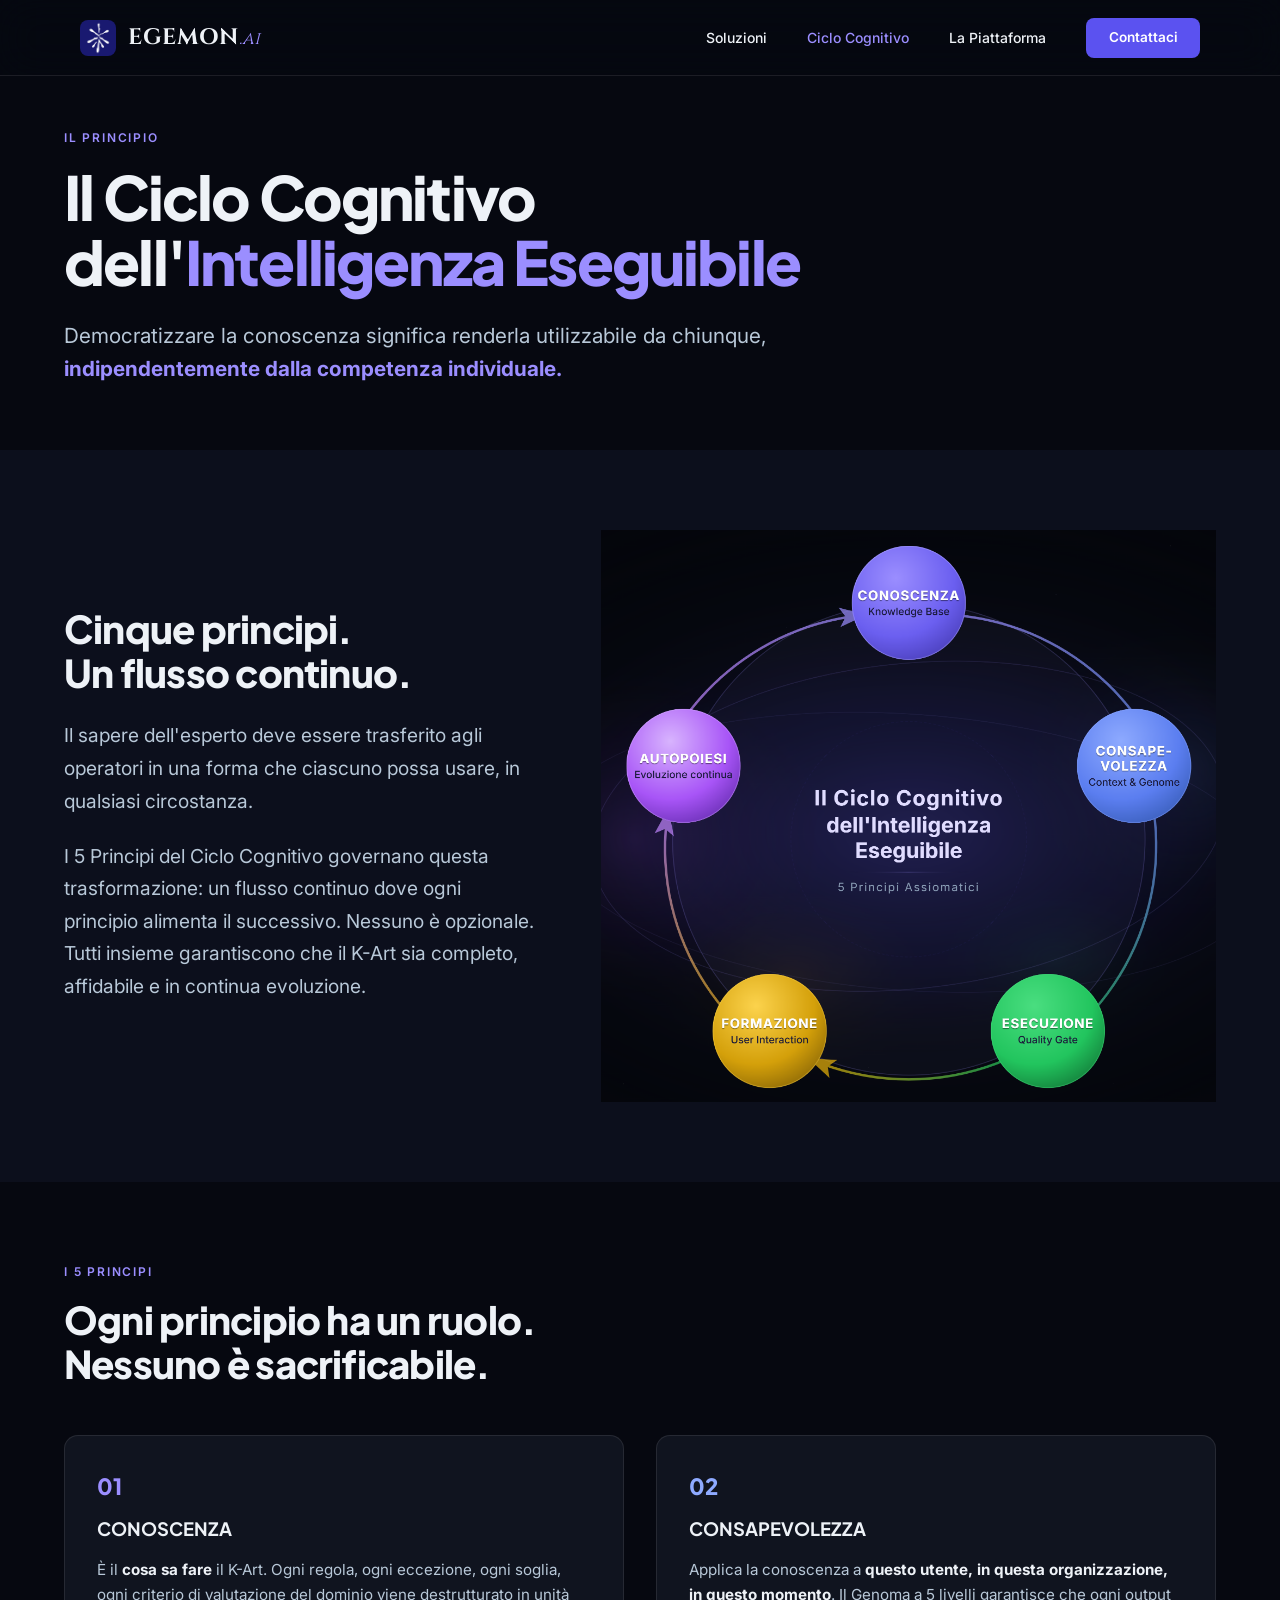
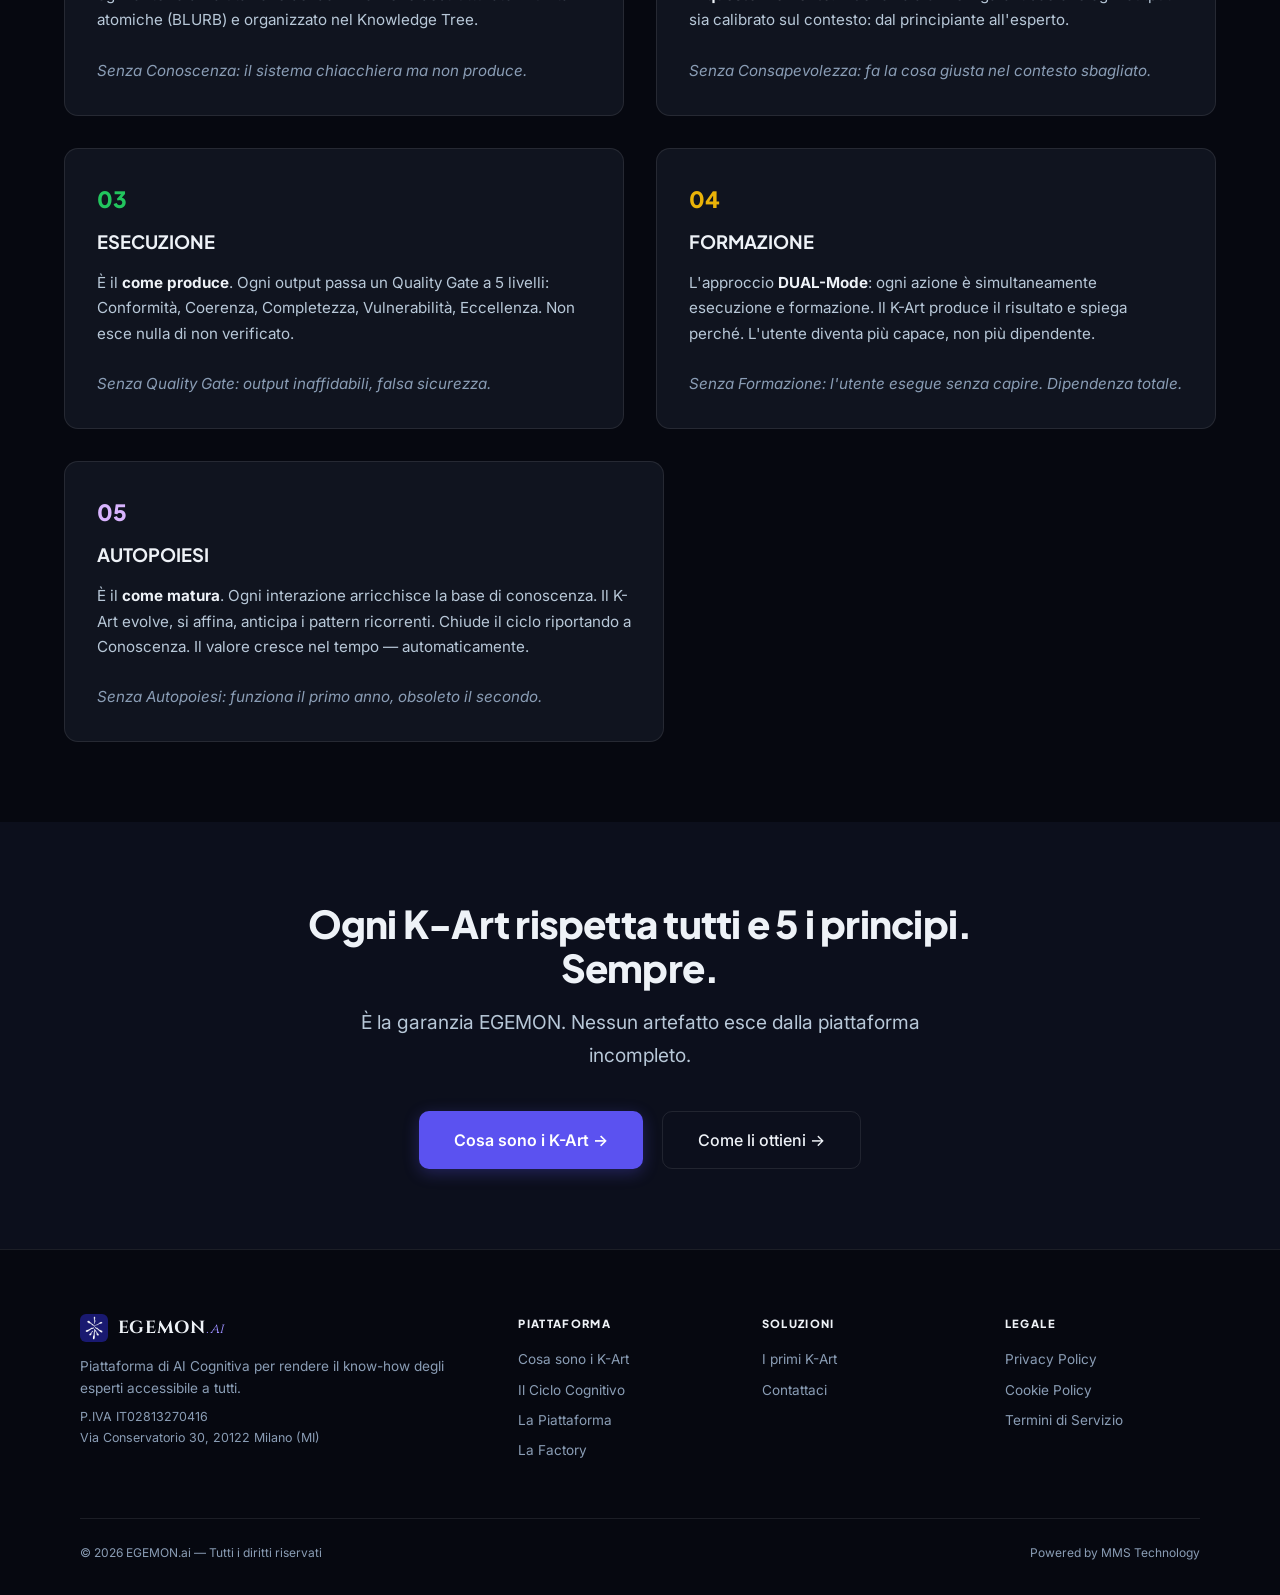
==== ciclo-cognitivo.html @ de5f3121 "feat: sessione 18 — nuova vision sito EGEMON - Hero riscritta: "EGEMON, la piattaforma di AI Cogniti" ====
<!DOCTYPE html>
<html lang="it">
<head>
  <meta charset="UTF-8">
  <meta name="viewport" content="width=device-width, initial-scale=1.0">
  <title>EGEMON — Il Ciclo Cognitivo dell'Intelligenza Eseguibile</title>
  <link rel="preconnect" href="https://fonts.googleapis.com">
  <link rel="preconnect" href="https://fonts.gstatic.com" crossorigin>
  <link href="https://fonts.googleapis.com/css2?family=Inter:wght@300;400;500;600;700&family=Plus+Jakarta+Sans:wght@500;600;700;800;900&family=Cinzel:wght@400;500;600;700;800;900&display=swap" rel="stylesheet">
  <style>
    *, *::before, *::after { box-sizing: border-box; margin: 0; padding: 0; }

    :root {
      --bg: #060810;
      --bg2: #0c0f1c;
      --surface: #10141f;
      --border: rgba(255,255,255,0.09);
      --accent: #5b52f0;
      --accent2: #9b8eff;
      --green: #22c55e;
      --gold: #eab308;
      --text: #eef2f7;
      --soft: #b8c8d8;
      --muted: #8a9db5;
    }

    html { scroll-behavior: smooth; }

    body {
      font-family: 'Inter', sans-serif;
      background: var(--bg);
      color: var(--text);
      overflow-x: hidden;
      line-height: 1.65;
      -webkit-font-smoothing: antialiased;
    }

    /* NAV */
    nav {
      position: fixed; top: 0; left: 0; right: 0; z-index: 100;
      display: flex; align-items: center; justify-content: space-between;
      padding: 1.1rem 5rem;
      background: rgba(6,8,16,0.88);
      backdrop-filter: blur(20px);
      border-bottom: 1px solid var(--border);
    }
    .nav-logo { display: flex; align-items: center; gap: 0.75rem; }
    .nav-logo-icon { width: 36px; height: 36px; border-radius: 8px; object-fit: contain; }
    .nav-logo-text {
      font-family: 'Cinzel', serif; font-size: 1.4rem; font-weight: 700;
      letter-spacing: 0.04em; color: var(--text); text-transform: uppercase;
    }
    .nav-logo-text span { color: var(--accent2); font-style: italic; font-weight: 400; letter-spacing: -0.02em; text-transform: lowercase; font-size: 0.8em; }
    .nav-links { display: flex; gap: 2.5rem; align-items: center; }
    .nav-links a { color: var(--text); text-decoration: none; font-size: 0.875rem; font-weight: 500; transition: color .2s; }
    .nav-links a:hover { color: var(--accent2); }
    .nav-links a.active { color: var(--accent2); }
    .nav-cta {
      background: var(--accent) !important; color: #fff !important;
      padding: 0.55rem 1.4rem; border-radius: 8px; font-weight: 600 !important;
      font-size: 0.85rem !important; transition: background .2s !important;
    }
    .nav-cta:hover { background: #6b63f5 !important; }

    .container { max-width: 1300px; margin: 0 auto; padding: 0 4rem; position: relative; z-index: 1; }

    .s-label {
      font-size: 0.75rem; font-weight: 600; letter-spacing: 0.15em;
      text-transform: uppercase; color: var(--accent2); margin-bottom: 1rem;
    }
    .s-title {
      font-family: 'Plus Jakarta Sans', sans-serif;
      font-size: 2.4rem; font-weight: 800; line-height: 1.15;
      letter-spacing: -0.02em; margin-bottom: 1.5rem; color: var(--text);
    }
    .s-desc {
      font-size: 1.2rem; color: var(--soft); line-height: 1.7;
      margin-bottom: 1.4rem; max-width: 100%;
    }

    /* HERO — page hero, compact */
    .page-hero {
      padding-top: 8rem; padding-bottom: 4rem;
      background: var(--bg);
      position: relative; overflow: hidden;
    }
    .page-hero-title {
      font-family: 'Plus Jakarta Sans', sans-serif;
      font-size: clamp(2.4rem, 5vw, 3.8rem);
      font-weight: 900; line-height: 1.08; letter-spacing: -0.03em;
      margin-bottom: 1.5rem; color: var(--text);
    }
    .page-hero-title em {
      font-style: normal;
      color: var(--accent2);
    }
    .page-hero-sub {
      font-size: 1.3rem; color: var(--soft); line-height: 1.6;
      max-width: 800px;
    }

    /* Ciclo image section */
    .ciclo-section {
      padding: 5rem 0;
      background: var(--bg2);
    }
    .ciclo-grid {
      display: grid;
      grid-template-columns: 1fr 1.3fr;
      gap: 4rem;
      align-items: center;
    }
    .ciclo-img {
      width: 100%;
      max-width: 620px;
      height: auto;
      display: block;
      mix-blend-mode: lighten;
    }
    .ciclo-image {
      display: flex;
      justify-content: center;
      align-items: center;
    }

    /* Principi cards */
    .principi-section {
      padding: 5rem 0;
      background: var(--bg);
    }
    .principi-grid {
      display: grid;
      grid-template-columns: 1fr 1fr;
      gap: 2rem;
      margin-top: 3rem;
    }
    .principio-card {
      background: var(--surface);
      border: 1px solid var(--border);
      border-radius: 14px;
      padding: 2rem;
      transition: transform .2s, box-shadow .2s;
    }
    .principio-card:hover {
      transform: translateY(-5px);
      box-shadow: 0 8px 30px rgba(91,82,240,0.2);
      border-color: var(--accent);
    }
    .principio-num {
      font-family: 'Plus Jakarta Sans', sans-serif;
      font-size: 1.4rem; font-weight: 800; margin-bottom: 0.6rem;
    }
    .principio-title {
      font-family: 'Plus Jakarta Sans', sans-serif;
      font-size: 1.15rem; font-weight: 700; color: var(--text); margin-bottom: 0.8rem;
    }
    .principio-desc {
      font-size: 0.95rem; color: var(--soft); line-height: 1.65;
    }
    .principio-desc strong { color: var(--text); }

    /* CTA */
    .cta-section {
      padding: 5rem 0;
      background: var(--bg2);
      text-align: center;
    }
    .btn-primary {
      display: inline-flex; align-items: center; gap: 0.4rem;
      background: var(--accent); color: #fff; padding: 0.9rem 2.2rem;
      border-radius: 10px; font-weight: 600; font-size: 1rem;
      text-decoration: none; transition: all .2s;
      box-shadow: 0 4px 16px rgba(91,82,240,0.3);
    }
    .btn-primary:hover { background: #6b63f5; transform: translateY(-1px); }
    .btn-ghost {
      display: inline-flex; align-items: center; gap: 0.4rem;
      border: 1px solid var(--border); color: var(--text); padding: 0.9rem 2.2rem;
      border-radius: 10px; font-weight: 500; font-size: 1rem;
      text-decoration: none; transition: all .2s;
    }
    .btn-ghost:hover { border-color: var(--accent2); color: var(--text); }

    /* Reveal animation */
    .reveal {
      opacity: 0; transform: translateY(40px);
      transition: opacity 0.8s ease, transform 0.8s ease;
    }
    .reveal.visible { opacity: 1; transform: translateY(0); }

    /* FOOTER */
    .footer-logo-text {
      font-family: 'Cinzel', serif;
      font-size: 1.1rem; font-weight: 700;
      letter-spacing: 0.04em; color: var(--text);
      text-transform: uppercase;
    }
    .footer-logo-text span { color: var(--accent2); font-style: italic; font-weight: 400; text-transform: lowercase; font-size: 0.8em; }
    .footer-full {
      padding: 4rem 5rem 2rem;
      border-top: 1px solid var(--border);
      background: var(--bg);
    }
    .footer-grid {
      display: grid; grid-template-columns: 2fr 1fr 1fr 1fr;
      gap: 3rem; margin-bottom: 3rem;
    }
    .footer-brand p { font-size: 0.85rem; color: var(--muted); line-height: 1.65; margin-top: 0.75rem; }
    .footer-col-title {
      font-family: 'Plus Jakarta Sans', sans-serif;
      font-size: 0.7rem; font-weight: 800;
      letter-spacing: 0.12em; text-transform: uppercase;
      color: var(--text); margin-bottom: 1rem;
    }
    .footer-col a {
      display: block; font-size: 0.85rem; color: var(--muted);
      text-decoration: none; margin-bottom: 0.5rem; transition: color .2s;
    }
    .footer-col a:hover { color: var(--accent2); }
    .footer-bottom {
      display: flex; align-items: center; justify-content: space-between;
      padding-top: 1.5rem; border-top: 1px solid var(--border);
      font-size: 0.75rem; color: var(--muted);
      flex-wrap: wrap; gap: 0.5rem;
    }
  </style>
</head>
<body>

<!-- NAV -->
<nav>
  <a href="preview-new-hero.html" class="nav-logo" style="text-decoration:none;">
    <img src="assets/egemon-logo.png" alt="Egemon" class="nav-logo-icon">
    <div class="nav-logo-text">EGEMON<span>.ai</span></div>
  </a>
  <div class="nav-links">
    <a href="preview-new-hero.html#scenari">Soluzioni</a>
    <a href="ciclo-cognitivo.html" class="active">Ciclo Cognitivo</a>
    <a href="preview-new-hero.html#piattaforma">La Piattaforma</a>
    <a href="mailto:info@egemon.ai" class="nav-cta">Contattaci</a>
  </div>
</nav>

<!-- PAGE HERO -->
<section class="page-hero">
  <div class="container">
    <div class="s-label">Il Principio</div>
    <h1 class="page-hero-title">
      Il Ciclo Cognitivo<br>dell'<em>Intelligenza Eseguibile</em>
    </h1>
    <p class="page-hero-sub">
      Democratizzare la conoscenza significa renderla utilizzabile
      da chiunque, <strong style="color: var(--accent2);">indipendentemente dalla competenza individuale.</strong>
    </p>
  </div>
</section>

<!-- CICLO — Immagine + testo -->
<section class="ciclo-section">
  <div class="container">
    <div class="ciclo-grid">
      <div>
        <h2 class="s-title">Cinque principi.<br>Un flusso continuo.</h2>
        <p class="s-desc">
          Il sapere dell'esperto deve essere trasferito agli operatori
          in una forma che ciascuno possa usare, in qualsiasi circostanza.
        </p>
        <p class="s-desc">
          I 5 Principi del Ciclo Cognitivo governano questa trasformazione:
          un flusso continuo dove ogni principio alimenta il successivo.
          Nessuno &egrave; opzionale. Tutti insieme garantiscono che il K-Art
          sia completo, affidabile e in continua evoluzione.
        </p>
      </div>
      <div class="ciclo-image">
        <img src="assets/ciclo-cognitivo-intelligenza-eseguibile (9).png" alt="Il Ciclo Cognitivo dell'Intelligenza Eseguibile" class="ciclo-img">
      </div>
    </div>
  </div>
</section>

<!-- I 5 PRINCIPI — dettaglio -->
<section class="principi-section">
  <div class="container">
    <div class="s-label">I 5 Principi</div>
    <h2 class="s-title">Ogni principio ha un ruolo.<br>Nessuno &egrave; sacrificabile.</h2>

    <div class="principi-grid">
      <div class="principio-card">
        <div class="principio-num" style="color: var(--accent2);">01</div>
        <h3 class="principio-title">CONOSCENZA</h3>
        <p class="principio-desc">
          &Egrave; il <strong>cosa sa fare</strong> il K-Art. Ogni regola, ogni eccezione,
          ogni soglia, ogni criterio di valutazione del dominio viene destrutturato
          in unit&agrave; atomiche (BLURB) e organizzato nel Knowledge Tree.
          <br><br><em style="color: var(--muted);">Senza Conoscenza: il sistema chiacchiera ma non produce.</em>
        </p>
      </div>

      <div class="principio-card">
        <div class="principio-num" style="color: #8eaaff;">02</div>
        <h3 class="principio-title">CONSAPEVOLEZZA</h3>
        <p class="principio-desc">
          Applica la conoscenza a <strong>questo utente, in questa organizzazione,
          in questo momento</strong>. Il Genoma a 5 livelli garantisce che ogni output
          sia calibrato sul contesto: dal principiante all'esperto.
          <br><br><em style="color: var(--muted);">Senza Consapevolezza: fa la cosa giusta nel contesto sbagliato.</em>
        </p>
      </div>

      <div class="principio-card">
        <div class="principio-num" style="color: var(--green);">03</div>
        <h3 class="principio-title">ESECUZIONE</h3>
        <p class="principio-desc">
          &Egrave; il <strong>come produce</strong>. Ogni output passa un Quality Gate
          a 5 livelli: Conformit&agrave;, Coerenza, Completezza, Vulnerabilit&agrave;, Eccellenza.
          Non esce nulla di non verificato.
          <br><br><em style="color: var(--muted);">Senza Quality Gate: output inaffidabili, falsa sicurezza.</em>
        </p>
      </div>

      <div class="principio-card">
        <div class="principio-num" style="color: var(--gold);">04</div>
        <h3 class="principio-title">FORMAZIONE</h3>
        <p class="principio-desc">
          L'approccio <strong>DUAL-Mode</strong>: ogni azione &egrave; simultaneamente
          esecuzione e formazione. Il K-Art produce il risultato e spiega perch&eacute;.
          L'utente diventa pi&ugrave; capace, non pi&ugrave; dipendente.
          <br><br><em style="color: var(--muted);">Senza Formazione: l'utente esegue senza capire. Dipendenza totale.</em>
        </p>
      </div>

      <div class="principio-card" style="grid-column: 1 / -1; max-width: 600px;">
        <div class="principio-num" style="color: #d8b4fe;">05</div>
        <h3 class="principio-title">AUTOPOIESI</h3>
        <p class="principio-desc">
          &Egrave; il <strong>come matura</strong>. Ogni interazione arricchisce la base di conoscenza.
          Il K-Art evolve, si affina, anticipa i pattern ricorrenti.
          Chiude il ciclo riportando a Conoscenza. Il valore cresce nel tempo &mdash; automaticamente.
          <br><br><em style="color: var(--muted);">Senza Autopoiesi: funziona il primo anno, obsoleto il secondo.</em>
        </p>
      </div>
    </div>
  </div>
</section>

<!-- CTA -->
<section class="cta-section">
  <div class="container">
    <h2 class="s-title" style="margin-bottom: 1rem;">Ogni K-Art rispetta tutti e 5 i principi.<br>Sempre.</h2>
    <p class="s-desc" style="max-width:600px; margin: 0 auto 2.5rem; text-align:center;">
      &Egrave; la garanzia EGEMON. Nessun artefatto esce dalla piattaforma incompleto.
    </p>
    <div style="display:flex; gap:1.2rem; justify-content:center; flex-wrap:wrap;">
      <a href="preview-new-hero.html#kart" class="btn-primary">Cosa sono i K-Art &rarr;</a>
      <a href="preview-new-hero.html#factory" class="btn-ghost">Come li ottieni &rarr;</a>
    </div>
  </div>
</section>

<!-- FOOTER -->
<footer class="footer-full">
  <div class="footer-grid">
    <div class="footer-brand">
      <div style="display:flex; align-items:center; gap:0.6rem; margin-bottom:0.25rem;">
        <img src="assets/egemon-logo.png" alt="Egemon" style="width:28px; height:28px; border-radius:6px; object-fit:contain;" />
        <div class="footer-logo-text">EGEMON<span>.ai</span></div>
      </div>
      <p>Piattaforma di AI Cognitiva per rendere il know-how degli esperti accessibile a tutti.</p>
      <p style="margin-top:0.5rem; font-size:0.78rem;">P.IVA IT02813270416<br>Via Conservatorio 30, 20122 Milano (MI)</p>
    </div>
    <div class="footer-col">
      <div class="footer-col-title">Piattaforma</div>
      <a href="preview-new-hero.html#kart">Cosa sono i K-Art</a>
      <a href="ciclo-cognitivo.html">Il Ciclo Cognitivo</a>
      <a href="preview-new-hero.html#piattaforma">La Piattaforma</a>
      <a href="preview-new-hero.html#factory">La Factory</a>
    </div>
    <div class="footer-col">
      <div class="footer-col-title">Soluzioni</div>
      <a href="preview-new-hero.html#scenari">I primi K-Art</a>
      <a href="mailto:info@egemon.ai">Contattaci</a>
    </div>
    <div class="footer-col">
      <div class="footer-col-title">Legale</div>
      <a href="privacy.html">Privacy Policy</a>
      <a href="cookie.html">Cookie Policy</a>
      <a href="terms.html">Termini di Servizio</a>
    </div>
  </div>
  <div class="footer-bottom">
    <div>&copy; 2026 EGEMON.ai &mdash; Tutti i diritti riservati</div>
    <div>Powered by MMS Technology</div>
  </div>
</footer>

<!-- Reveal animation -->
<script>
document.querySelectorAll('.principio-card, .ciclo-grid > div').forEach((el, i) => {
  el.classList.add('reveal');
  el.style.transitionDelay = (i % 5) * 0.1 + 's';
});
const observer = new IntersectionObserver((entries) => {
  entries.forEach(entry => {
    if (entry.isIntersecting) entry.target.classList.add('visible');
  });
}, { threshold: 0.15, rootMargin: '0px 0px -50px 0px' });
document.querySelectorAll('.reveal').forEach(el => observer.observe(el));
</script>

</body>
</html>
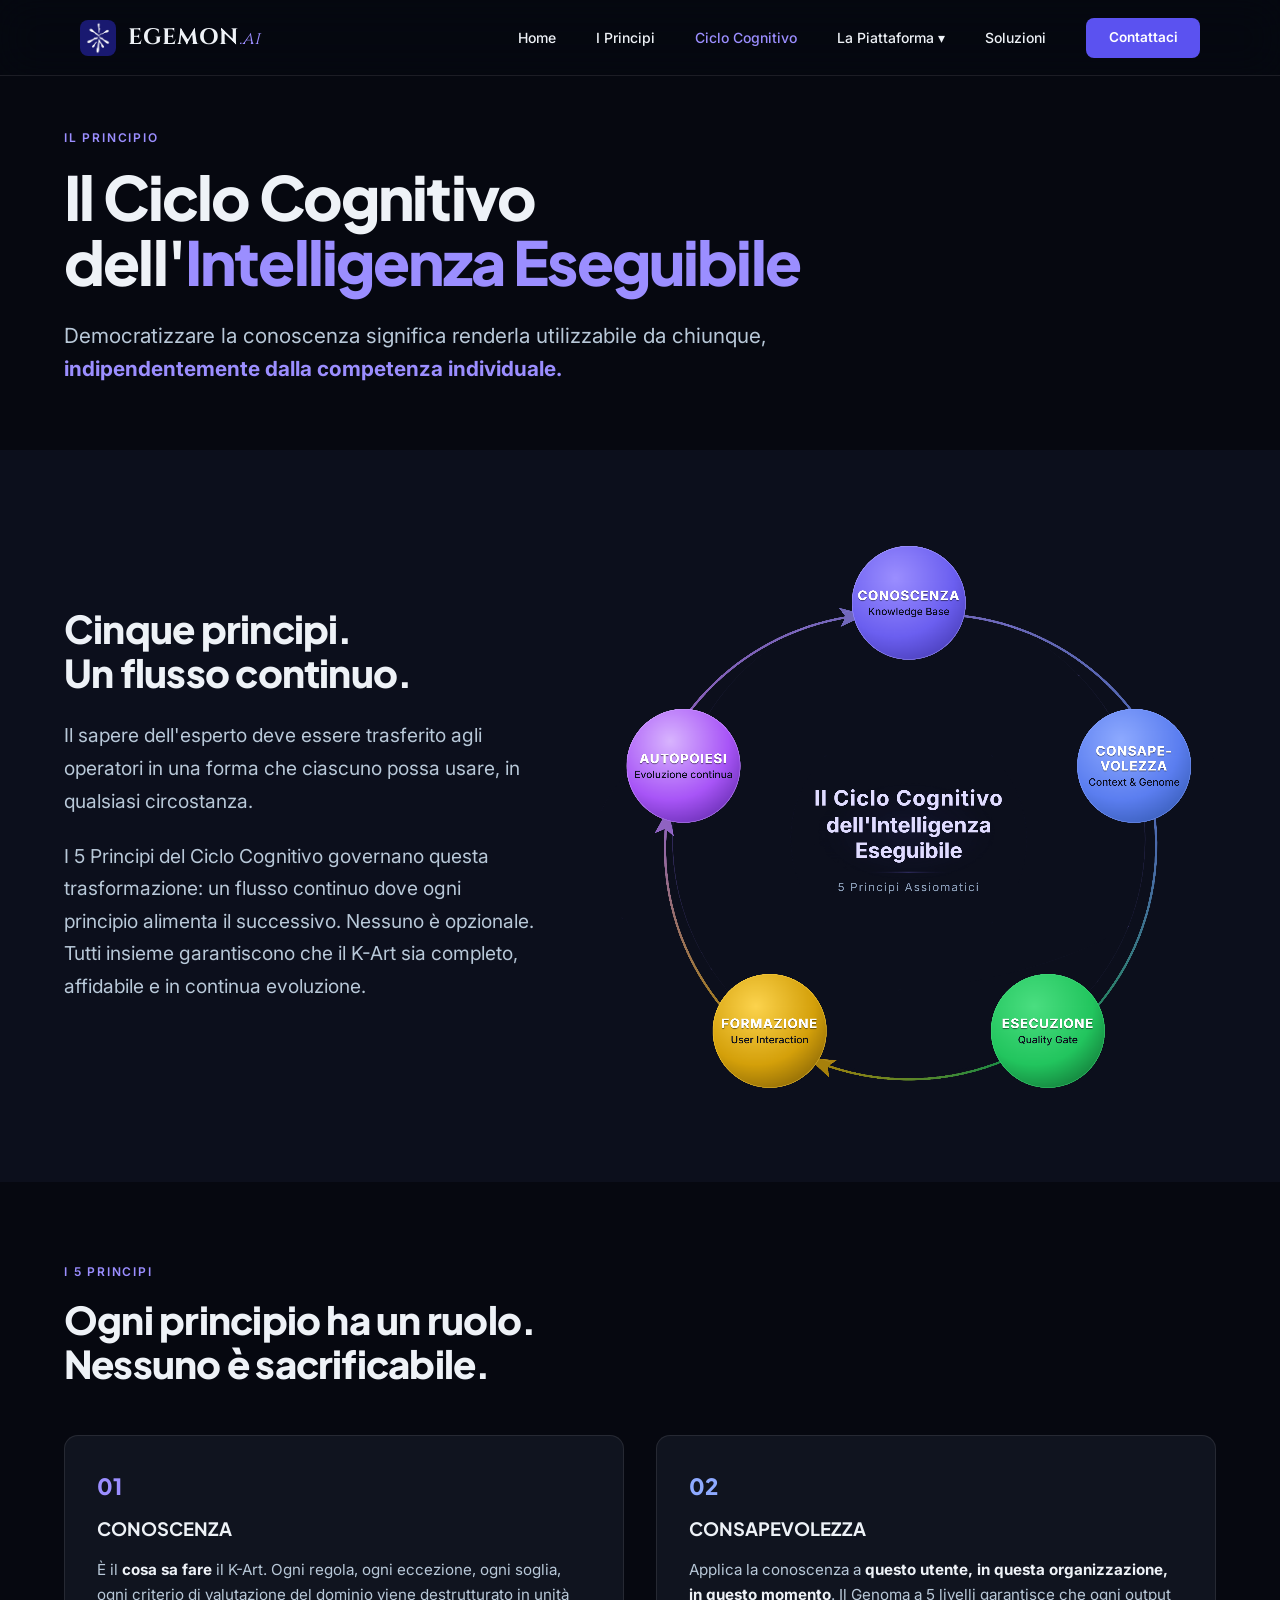
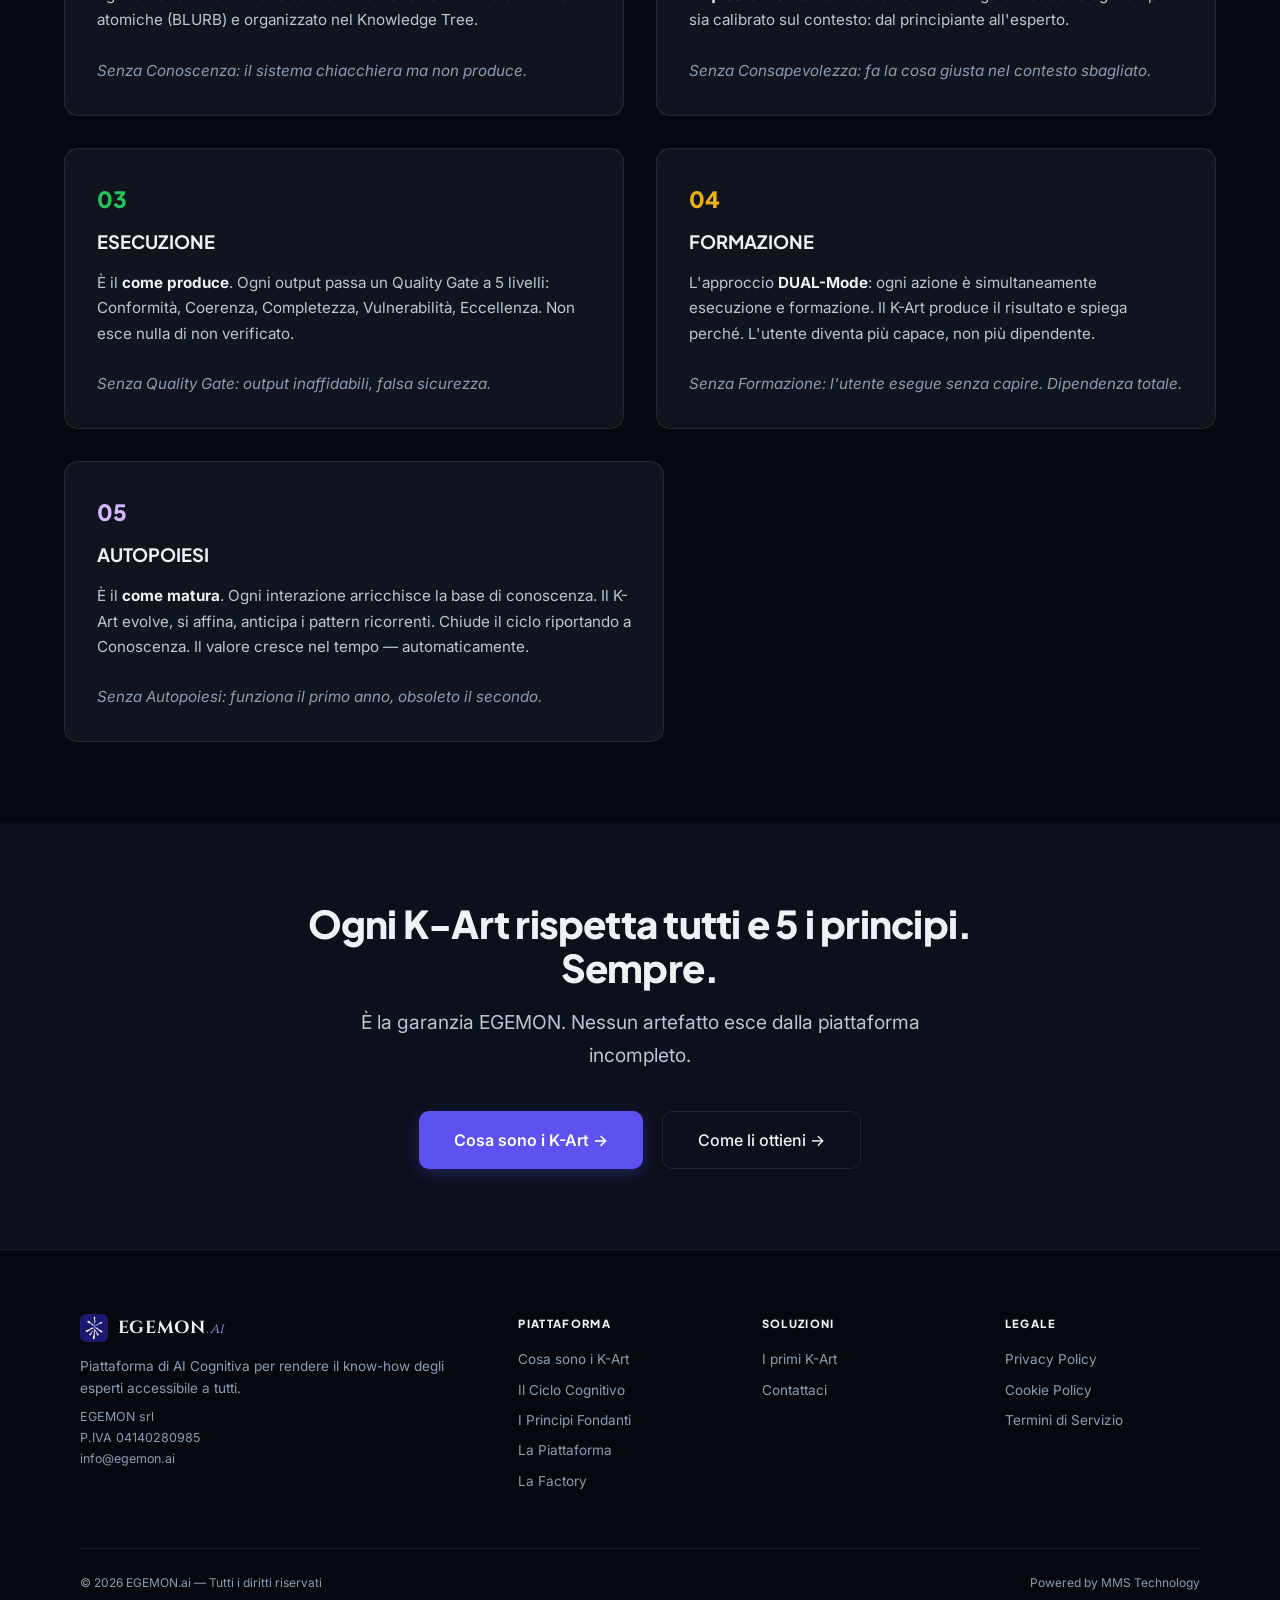
==== commit a8f3d10a: "feat: sessione 19 — 3 nuove pagine + nav completa sito EGEMON Nuove pagine: - principi.html: I Princ" ====
--- a/ciclo-cognitivo.html
+++ b/ciclo-cognitivo.html
@@ -62,6 +62,29 @@
     }
     .nav-cta:hover { background: #6b63f5 !important; }
 
+    /* Dropdown */
+    .nav-dropdown { position: relative; padding-bottom: 0.5rem; margin-bottom: -0.5rem; }
+    .nav-dropdown-trigger { cursor: pointer; }
+    .nav-dropdown-menu {
+      display: none; position: absolute; top: 100%; left: 50%; transform: translateX(-50%);
+      padding-top: 0.5rem; z-index: 200;
+    }
+    .nav-dropdown-menu-inner {
+      background: var(--surface); border: 1px solid var(--border); border-radius: 10px;
+      padding: 0.5rem 0; min-width: 180px;
+      box-shadow: 0 8px 30px rgba(0,0,0,0.4);
+    }
+    .nav-dropdown-menu-inner::before {
+      content: ''; position: absolute; top: 2px; left: 50%; transform: translateX(-50%);
+      border: 6px solid transparent; border-bottom-color: var(--surface);
+    }
+    .nav-dropdown-menu a {
+      display: block; padding: 0.6rem 1.2rem; font-size: 0.85rem; color: var(--soft);
+      text-decoration: none; transition: all .15s; white-space: nowrap;
+    }
+    .nav-dropdown-menu a:hover { background: rgba(91,82,240,0.1); color: var(--accent2); }
+    .nav-dropdown:hover .nav-dropdown-menu { display: block; }
+
     .container { max-width: 1300px; margin: 0 auto; padding: 0 4rem; position: relative; z-index: 1; }
 
     .s-label {
@@ -115,7 +138,12 @@
       max-width: 620px;
       height: auto;
       display: block;
-      mix-blend-mode: lighten;
+    }
+    .ciclo-canvas {
+      width: 100%;
+      max-width: 620px;
+      height: auto;
+      display: block;
     }
     .ciclo-image {
       display: flex;
@@ -234,9 +262,19 @@
     <div class="nav-logo-text">EGEMON<span>.ai</span></div>
   </a>
   <div class="nav-links">
+    <a href="preview-new-hero.html">Home</a>
+    <a href="principi.html">I Principi</a>
+    <a href="ciclo-cognitivo.html" class="active">Ciclo Cognitivo</a>
+    <div class="nav-dropdown">
+      <a href="piattaforma.html" class="nav-dropdown-trigger">La Piattaforma &#x25BE;</a>
+      <div class="nav-dropdown-menu">
+        <div class="nav-dropdown-menu-inner">
+          <a href="piattaforma.html">Architettura</a>
+          <a href="forge.html">La Workstation</a>
+        </div>
+      </div>
+    </div>
     <a href="preview-new-hero.html#scenari">Soluzioni</a>
-    <a href="ciclo-cognitivo.html" class="active">Ciclo Cognitivo</a>
-    <a href="preview-new-hero.html#piattaforma">La Piattaforma</a>
     <a href="mailto:info@egemon.ai" class="nav-cta">Contattaci</a>
   </div>
 </nav>
@@ -273,7 +311,8 @@
         </p>
       </div>
       <div class="ciclo-image">
-        <img src="assets/ciclo-cognitivo-intelligenza-eseguibile (9).png" alt="Il Ciclo Cognitivo dell'Intelligenza Eseguibile" class="ciclo-img">
+        <img src="assets/ciclo-cognitivo-intelligenza-eseguibile (9).png" alt="Il Ciclo Cognitivo dell'Intelligenza Eseguibile" class="ciclo-img" id="ciclo-src" style="display:none;">
+        <canvas id="ciclo-canvas" class="ciclo-canvas"></canvas>
       </div>
     </div>
   </div>
@@ -367,13 +406,14 @@
         <div class="footer-logo-text">EGEMON<span>.ai</span></div>
       </div>
       <p>Piattaforma di AI Cognitiva per rendere il know-how degli esperti accessibile a tutti.</p>
-      <p style="margin-top:0.5rem; font-size:0.78rem;">P.IVA IT02813270416<br>Via Conservatorio 30, 20122 Milano (MI)</p>
+      <p style="margin-top:0.5rem; font-size:0.78rem;">EGEMON srl<br>P.IVA 04140280985<br>info@egemon.ai</p>
     </div>
     <div class="footer-col">
       <div class="footer-col-title">Piattaforma</div>
       <a href="preview-new-hero.html#kart">Cosa sono i K-Art</a>
       <a href="ciclo-cognitivo.html">Il Ciclo Cognitivo</a>
-      <a href="preview-new-hero.html#piattaforma">La Piattaforma</a>
+      <a href="principi.html">I Principi Fondanti</a>
+      <a href="piattaforma.html">La Piattaforma</a>
       <a href="preview-new-hero.html#factory">La Factory</a>
     </div>
     <div class="footer-col">
@@ -393,6 +433,35 @@
     <div>Powered by MMS Technology</div>
   </div>
 </footer>
+
+<!-- Remove dark background from ciclo image -->
+<script>
+(function() {
+  const img = document.getElementById('ciclo-src');
+  const canvas = document.getElementById('ciclo-canvas');
+  if (!img || !canvas) return;
+  img.onload = function() {
+    const ctx = canvas.getContext('2d');
+    canvas.width = img.naturalWidth;
+    canvas.height = img.naturalHeight;
+    ctx.drawImage(img, 0, 0);
+    const imageData = ctx.getImageData(0, 0, canvas.width, canvas.height);
+    const data = imageData.data;
+    const threshold = 65;
+    for (let i = 0; i < data.length; i += 4) {
+      const r = data[i], g = data[i+1], b = data[i+2];
+      const brightness = Math.max(r, g, b);
+      if (brightness < threshold) {
+        data[i+3] = 0;
+      } else if (brightness < threshold + 40) {
+        data[i+3] = Math.round(255 * (brightness - threshold) / 40);
+      }
+    }
+    ctx.putImageData(imageData, 0, 0);
+  };
+  if (img.complete) img.onload();
+})();
+</script>
 
 <!-- Reveal animation -->
 <script>
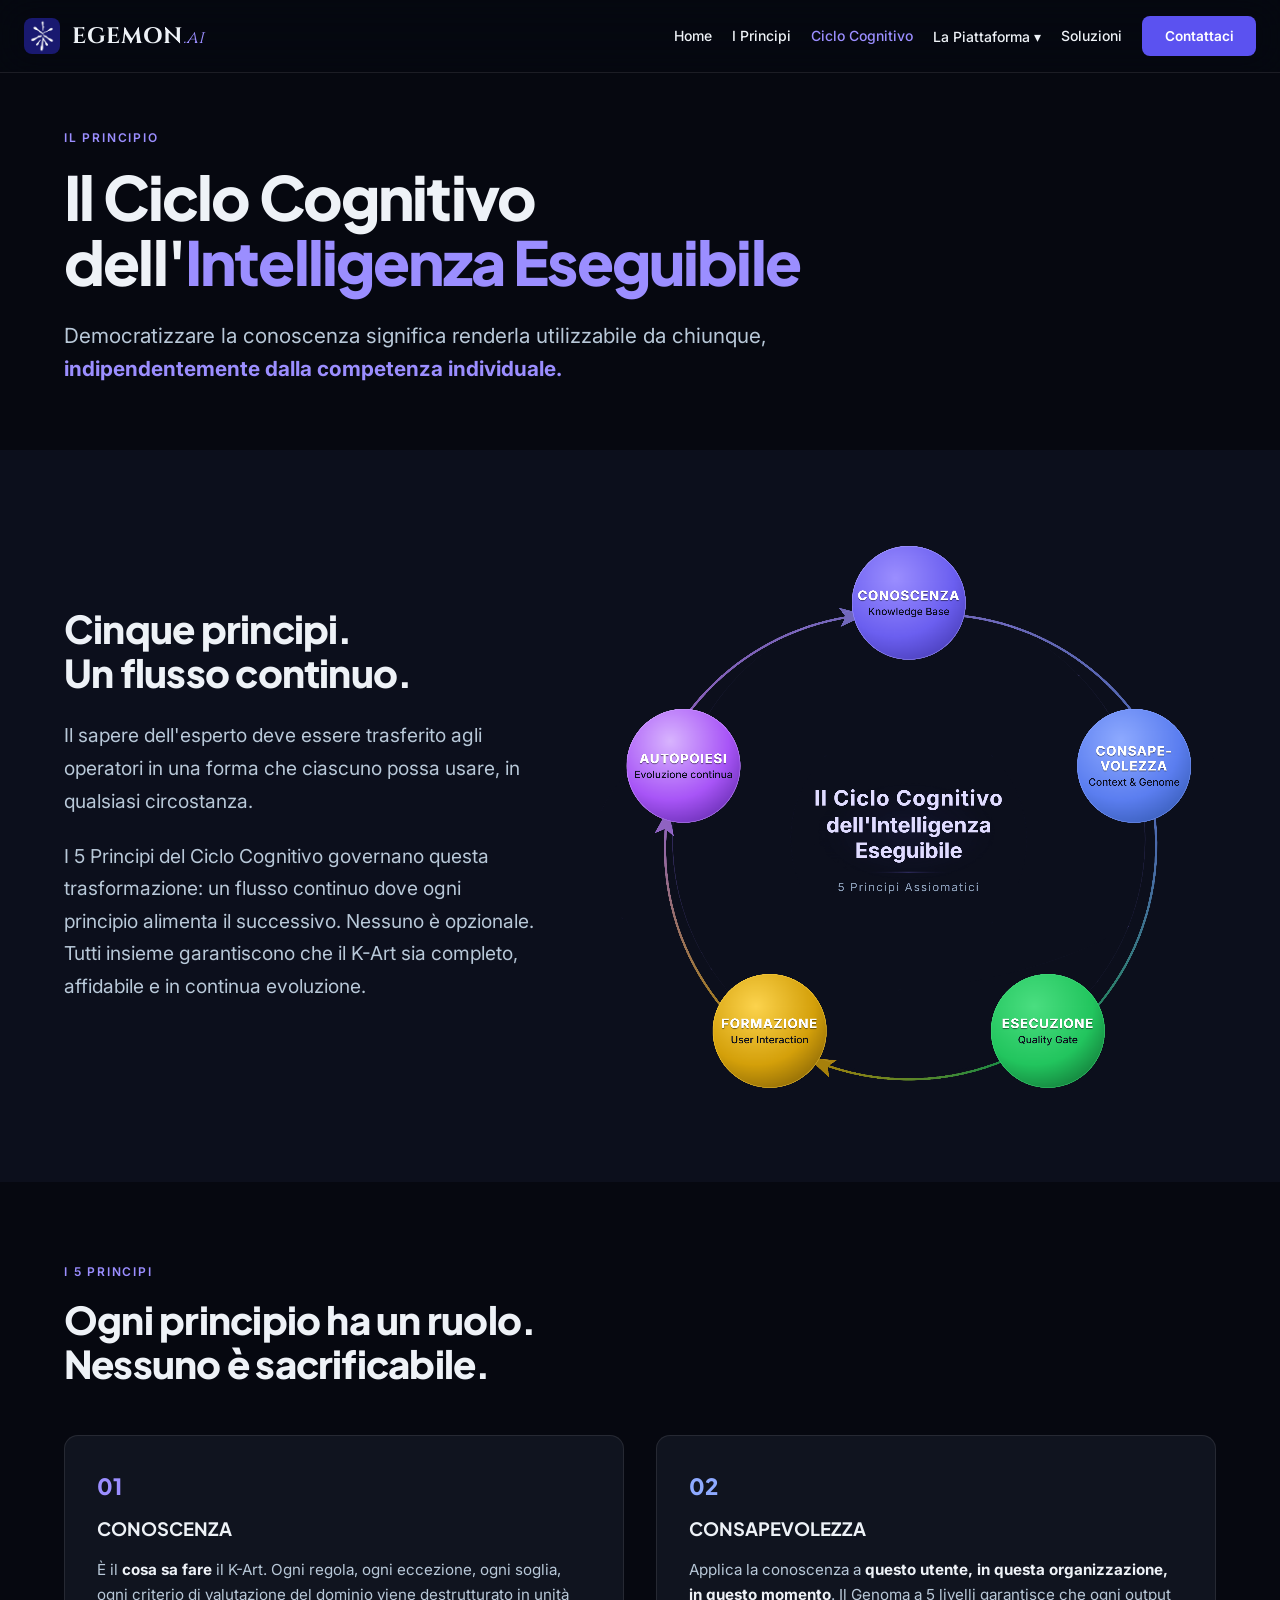
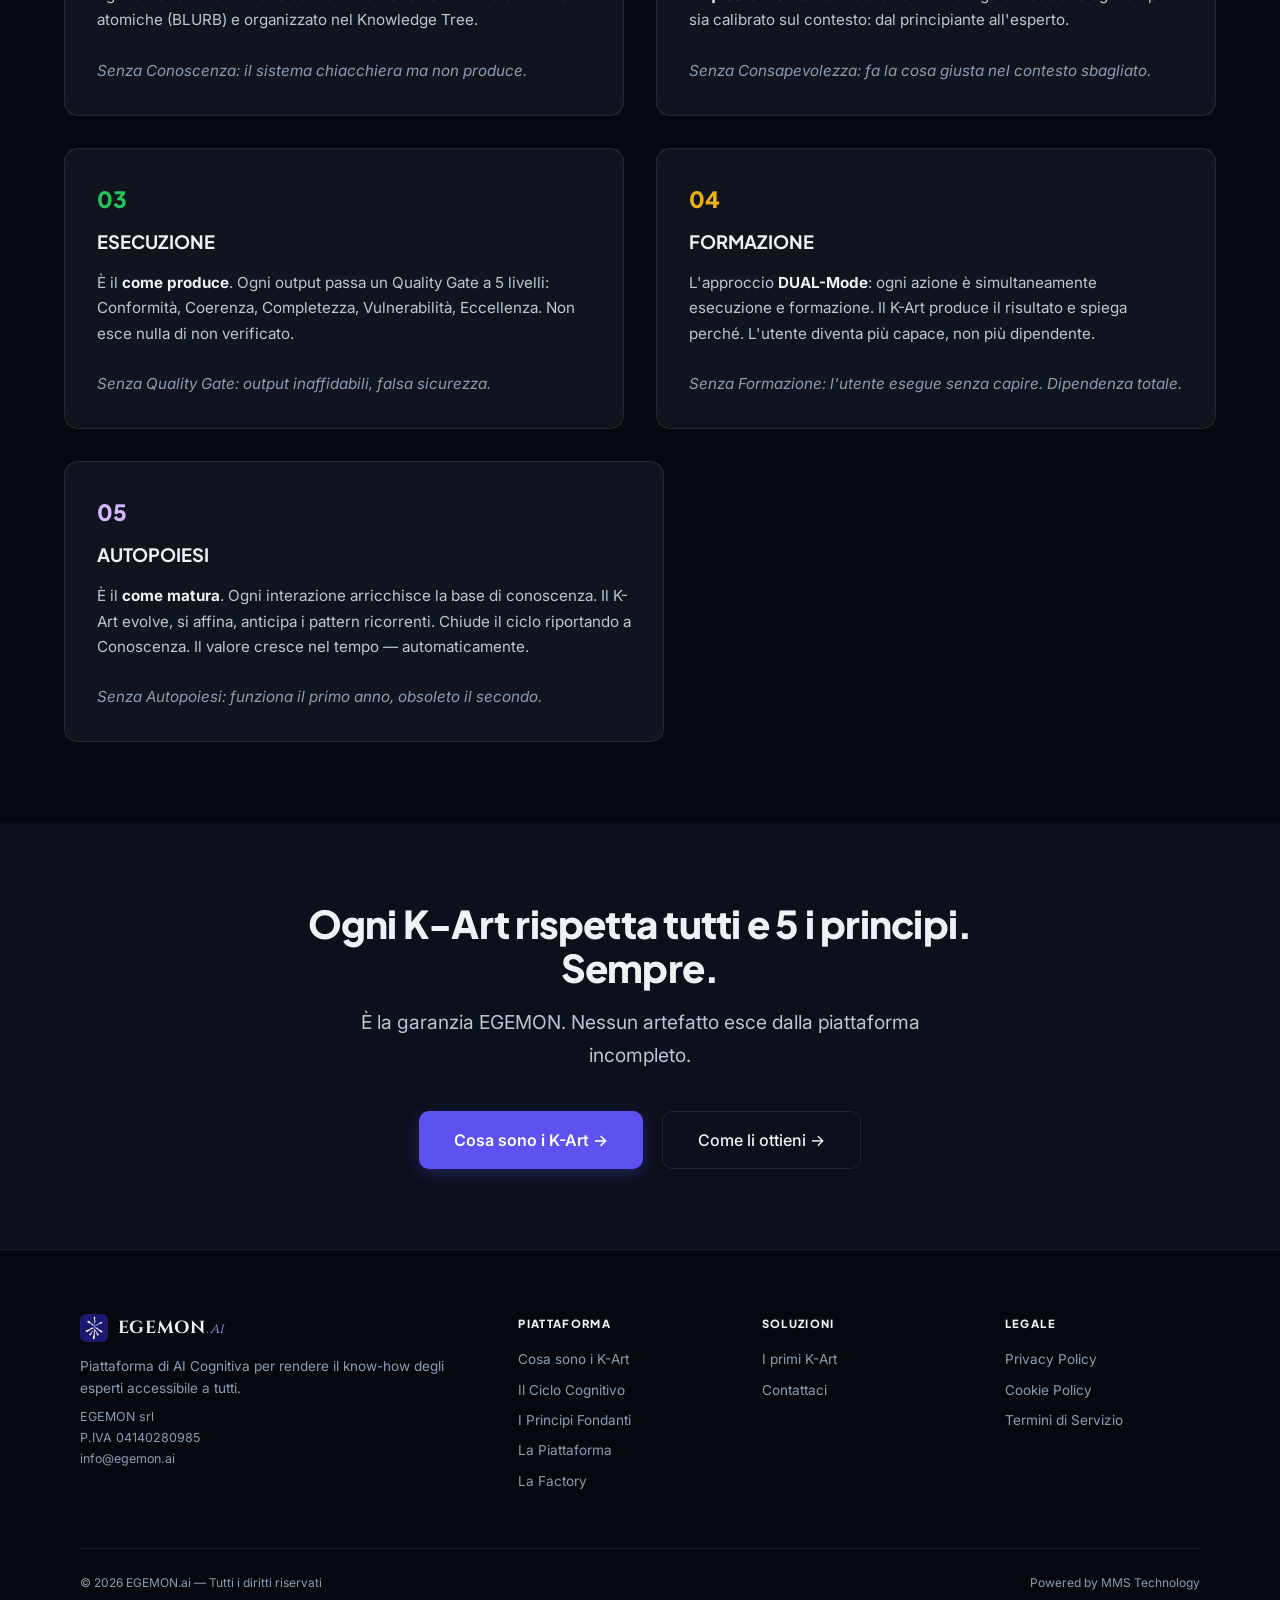
==== commit 732a329e: "fix: trigger mobile nav earlier" ====
--- a/ciclo-cognitivo.html
+++ b/ciclo-cognitivo.html
@@ -251,18 +251,112 @@
       font-size: 0.75rem; color: var(--muted);
       flex-wrap: wrap; gap: 0.5rem;
     }
+
+
+    /* Responsive navigation */
+    .nav-toggle {
+      display: none;
+      width: 42px;
+      height: 42px;
+      flex-direction: column;
+      align-items: center;
+      justify-content: center;
+      gap: 5px;
+      border: 1px solid var(--border);
+      border-radius: 10px;
+      background: rgba(255,255,255,0.04);
+      cursor: pointer;
+    }
+    .nav-toggle span {
+      width: 18px;
+      height: 2px;
+      border-radius: 999px;
+      background: var(--text);
+      transition: transform .2s, opacity .2s;
+    }
+    .nav-toggle.open span:nth-child(1) { transform: translateY(7px) rotate(45deg); }
+    .nav-toggle.open span:nth-child(2) { opacity: 0; }
+    .nav-toggle.open span:nth-child(3) { transform: translateY(-7px) rotate(-45deg); }
+
+    @media (max-width: 1280px) {
+      nav { padding: 1rem 1.5rem; }
+      .nav-links { gap: 1.25rem; }
+    }
+
+    @media (max-width: 1180px) {
+      nav { padding: 0.9rem 1rem; }
+      .nav-logo-text { font-size: 1.15rem; }
+      .nav-toggle { display: flex; }
+      .nav-links {
+        display: none;
+        position: absolute;
+        top: 100%;
+        left: 0;
+        right: 0;
+        flex-direction: column;
+        align-items: stretch;
+        gap: 0;
+        max-height: calc(100vh - 74px);
+        overflow-y: auto;
+        padding: 0.75rem 1rem 1rem;
+        background: rgba(6,8,16,0.97);
+        border-bottom: 1px solid var(--border);
+        box-shadow: 0 18px 40px rgba(0,0,0,0.35);
+      }
+      .nav-links.open { display: flex; }
+      .nav-links > a,
+      .nav-dropdown-trigger {
+        display: block;
+        padding: 0.85rem 0;
+        border-bottom: 1px solid var(--border);
+      }
+      .nav-cta {
+        width: 100%;
+        margin-top: 0.75rem;
+        text-align: center;
+      }
+      .nav-dropdown { padding-bottom: 0; margin-bottom: 0; }
+      .nav-dropdown-menu {
+        display: block;
+        position: static;
+        transform: none;
+        padding-top: 0;
+      }
+      .nav-dropdown-menu-inner {
+        min-width: 0;
+        border: 0;
+        border-radius: 0;
+        padding: 0 0 0.35rem 1rem;
+        background: transparent;
+        box-shadow: none;
+      }
+      .nav-dropdown-menu-inner::before { display: none; }
+      .nav-dropdown-menu a {
+        padding: 0.55rem 0;
+        white-space: normal;
+      }
+    }
+
+    @media (max-width: 520px) {
+      .nav-logo-icon { width: 32px; height: 32px; }
+      .nav-logo-text { font-size: 1rem; }
+    }
+
   </style>
 </head>
 <body>
 
 <!-- NAV -->
 <nav>
-  <a href="preview-new-hero.html" class="nav-logo" style="text-decoration:none;">
+  <a href="index.html" class="nav-logo" style="text-decoration:none;">
     <img src="assets/egemon-logo.png" alt="Egemon" class="nav-logo-icon">
     <div class="nav-logo-text">EGEMON<span>.ai</span></div>
   </a>
-  <div class="nav-links">
-    <a href="preview-new-hero.html">Home</a>
+  <button class="nav-toggle" type="button" aria-label="Apri menu" aria-controls="navLinks" aria-expanded="false" onclick="toggleNav(this)">
+    <span></span><span></span><span></span>
+  </button>
+  <div class="nav-links" id="navLinks">
+    <a href="index.html">Home</a>
     <a href="principi.html">I Principi</a>
     <a href="ciclo-cognitivo.html" class="active">Ciclo Cognitivo</a>
     <div class="nav-dropdown">
@@ -274,7 +368,7 @@
         </div>
       </div>
     </div>
-    <a href="preview-new-hero.html#scenari">Soluzioni</a>
+    <a href="index.html#scenari">Soluzioni</a>
     <a href="mailto:info@egemon.ai" class="nav-cta">Contattaci</a>
   </div>
 </nav>
@@ -391,8 +485,8 @@
       &Egrave; la garanzia EGEMON. Nessun artefatto esce dalla piattaforma incompleto.
     </p>
     <div style="display:flex; gap:1.2rem; justify-content:center; flex-wrap:wrap;">
-      <a href="preview-new-hero.html#kart" class="btn-primary">Cosa sono i K-Art &rarr;</a>
-      <a href="preview-new-hero.html#factory" class="btn-ghost">Come li ottieni &rarr;</a>
+      <a href="index.html#kart" class="btn-primary">Cosa sono i K-Art &rarr;</a>
+      <a href="index.html#factory" class="btn-ghost">Come li ottieni &rarr;</a>
     </div>
   </div>
 </section>
@@ -410,15 +504,15 @@
     </div>
     <div class="footer-col">
       <div class="footer-col-title">Piattaforma</div>
-      <a href="preview-new-hero.html#kart">Cosa sono i K-Art</a>
+      <a href="index.html#kart">Cosa sono i K-Art</a>
       <a href="ciclo-cognitivo.html">Il Ciclo Cognitivo</a>
       <a href="principi.html">I Principi Fondanti</a>
       <a href="piattaforma.html">La Piattaforma</a>
-      <a href="preview-new-hero.html#factory">La Factory</a>
+      <a href="index.html#factory">La Factory</a>
     </div>
     <div class="footer-col">
       <div class="footer-col-title">Soluzioni</div>
-      <a href="preview-new-hero.html#scenari">I primi K-Art</a>
+      <a href="index.html#scenari">I primi K-Art</a>
       <a href="mailto:info@egemon.ai">Contattaci</a>
     </div>
     <div class="footer-col">
@@ -477,5 +571,29 @@
 document.querySelectorAll('.reveal').forEach(el => observer.observe(el));
 </script>
 
+
+<script>
+function toggleNav(button) {
+  const navLinks = document.getElementById("navLinks");
+  const isOpen = navLinks.classList.toggle("open");
+  button.classList.toggle("open", isOpen);
+  button.setAttribute("aria-expanded", String(isOpen));
+  button.setAttribute("aria-label", isOpen ? "Chiudi menu" : "Apri menu");
+}
+
+document.querySelectorAll("#navLinks a").forEach((link) => {
+  link.addEventListener("click", () => {
+    const navLinks = document.getElementById("navLinks");
+    const toggle = document.querySelector(".nav-toggle");
+    navLinks.classList.remove("open");
+    if (toggle) {
+      toggle.classList.remove("open");
+      toggle.setAttribute("aria-expanded", "false");
+      toggle.setAttribute("aria-label", "Apri menu");
+    }
+  });
+});
+</script>
+
 </body>
 </html>
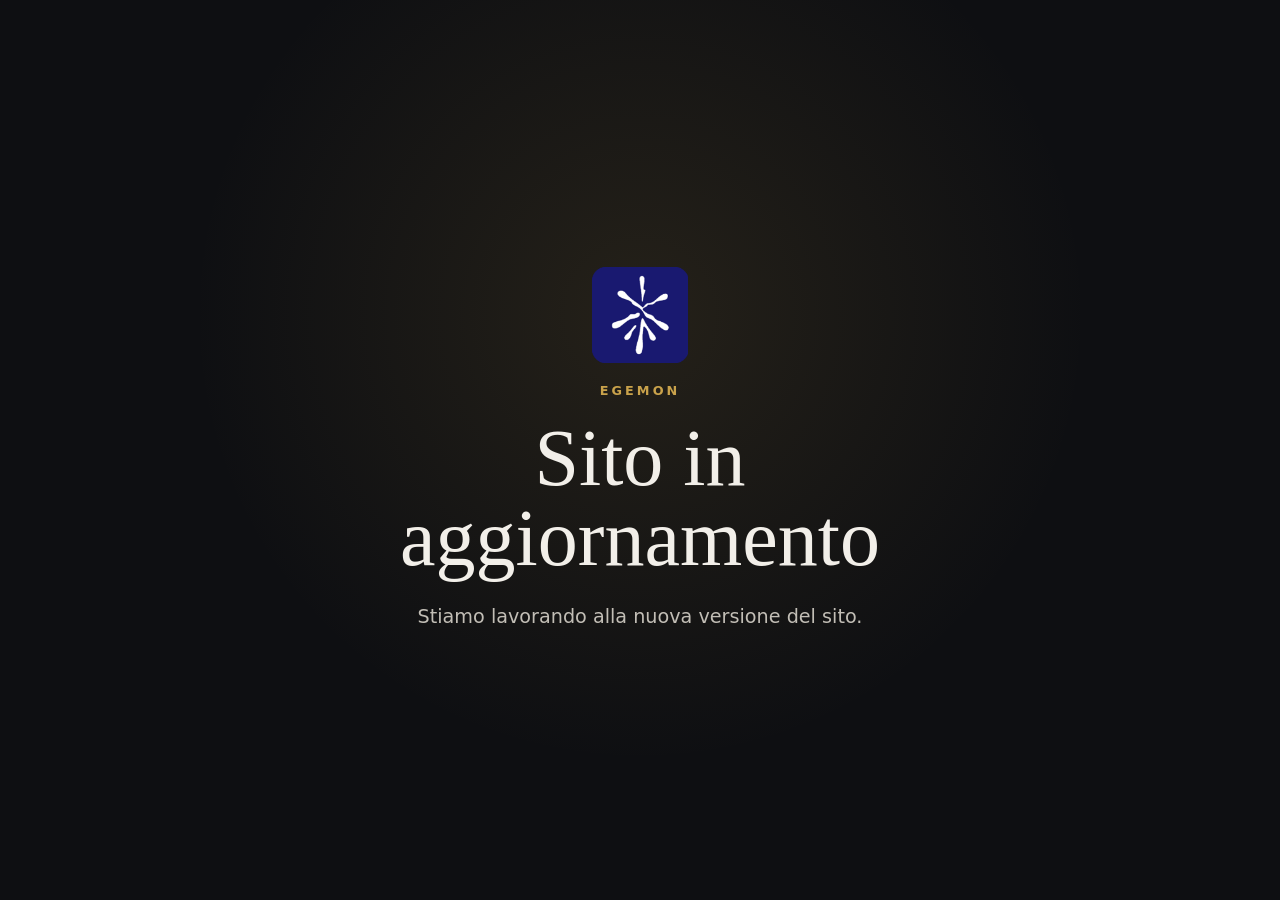
==== commit d05cc04d: "chore: put EGEMON site in update mode" ====
--- a/ciclo-cognitivo.html
+++ b/ciclo-cognitivo.html
@@ -1,599 +1 @@
-<!DOCTYPE html>
-<html lang="it">
-<head>
-  <meta charset="UTF-8">
-  <meta name="viewport" content="width=device-width, initial-scale=1.0">
-  <title>EGEMON — Il Ciclo Cognitivo dell'Intelligenza Eseguibile</title>
-  <link rel="preconnect" href="https://fonts.googleapis.com">
-  <link rel="preconnect" href="https://fonts.gstatic.com" crossorigin>
-  <link href="https://fonts.googleapis.com/css2?family=Inter:wght@300;400;500;600;700&family=Plus+Jakarta+Sans:wght@500;600;700;800;900&family=Cinzel:wght@400;500;600;700;800;900&display=swap" rel="stylesheet">
-  <style>
-    *, *::before, *::after { box-sizing: border-box; margin: 0; padding: 0; }
-
-    :root {
-      --bg: #060810;
-      --bg2: #0c0f1c;
-      --surface: #10141f;
-      --border: rgba(255,255,255,0.09);
-      --accent: #5b52f0;
-      --accent2: #9b8eff;
-      --green: #22c55e;
-      --gold: #eab308;
-      --text: #eef2f7;
-      --soft: #b8c8d8;
-      --muted: #8a9db5;
-    }
-
-    html { scroll-behavior: smooth; }
-
-    body {
-      font-family: 'Inter', sans-serif;
-      background: var(--bg);
-      color: var(--text);
-      overflow-x: hidden;
-      line-height: 1.65;
-      -webkit-font-smoothing: antialiased;
-    }
-
-    /* NAV */
-    nav {
-      position: fixed; top: 0; left: 0; right: 0; z-index: 100;
-      display: flex; align-items: center; justify-content: space-between;
-      padding: 1.1rem 5rem;
-      background: rgba(6,8,16,0.88);
-      backdrop-filter: blur(20px);
-      border-bottom: 1px solid var(--border);
-    }
-    .nav-logo { display: flex; align-items: center; gap: 0.75rem; }
-    .nav-logo-icon { width: 36px; height: 36px; border-radius: 8px; object-fit: contain; }
-    .nav-logo-text {
-      font-family: 'Cinzel', serif; font-size: 1.4rem; font-weight: 700;
-      letter-spacing: 0.04em; color: var(--text); text-transform: uppercase;
-    }
-    .nav-logo-text span { color: var(--accent2); font-style: italic; font-weight: 400; letter-spacing: -0.02em; text-transform: lowercase; font-size: 0.8em; }
-    .nav-links { display: flex; gap: 2.5rem; align-items: center; }
-    .nav-links a { color: var(--text); text-decoration: none; font-size: 0.875rem; font-weight: 500; transition: color .2s; }
-    .nav-links a:hover { color: var(--accent2); }
-    .nav-links a.active { color: var(--accent2); }
-    .nav-cta {
-      background: var(--accent) !important; color: #fff !important;
-      padding: 0.55rem 1.4rem; border-radius: 8px; font-weight: 600 !important;
-      font-size: 0.85rem !important; transition: background .2s !important;
-    }
-    .nav-cta:hover { background: #6b63f5 !important; }
-
-    /* Dropdown */
-    .nav-dropdown { position: relative; padding-bottom: 0.5rem; margin-bottom: -0.5rem; }
-    .nav-dropdown-trigger { cursor: pointer; }
-    .nav-dropdown-menu {
-      display: none; position: absolute; top: 100%; left: 50%; transform: translateX(-50%);
-      padding-top: 0.5rem; z-index: 200;
-    }
-    .nav-dropdown-menu-inner {
-      background: var(--surface); border: 1px solid var(--border); border-radius: 10px;
-      padding: 0.5rem 0; min-width: 180px;
-      box-shadow: 0 8px 30px rgba(0,0,0,0.4);
-    }
-    .nav-dropdown-menu-inner::before {
-      content: ''; position: absolute; top: 2px; left: 50%; transform: translateX(-50%);
-      border: 6px solid transparent; border-bottom-color: var(--surface);
-    }
-    .nav-dropdown-menu a {
-      display: block; padding: 0.6rem 1.2rem; font-size: 0.85rem; color: var(--soft);
-      text-decoration: none; transition: all .15s; white-space: nowrap;
-    }
-    .nav-dropdown-menu a:hover { background: rgba(91,82,240,0.1); color: var(--accent2); }
-    .nav-dropdown:hover .nav-dropdown-menu { display: block; }
-
-    .container { max-width: 1300px; margin: 0 auto; padding: 0 4rem; position: relative; z-index: 1; }
-
-    .s-label {
-      font-size: 0.75rem; font-weight: 600; letter-spacing: 0.15em;
-      text-transform: uppercase; color: var(--accent2); margin-bottom: 1rem;
-    }
-    .s-title {
-      font-family: 'Plus Jakarta Sans', sans-serif;
-      font-size: 2.4rem; font-weight: 800; line-height: 1.15;
-      letter-spacing: -0.02em; margin-bottom: 1.5rem; color: var(--text);
-    }
-    .s-desc {
-      font-size: 1.2rem; color: var(--soft); line-height: 1.7;
-      margin-bottom: 1.4rem; max-width: 100%;
-    }
-
-    /* HERO — page hero, compact */
-    .page-hero {
-      padding-top: 8rem; padding-bottom: 4rem;
-      background: var(--bg);
-      position: relative; overflow: hidden;
-    }
-    .page-hero-title {
-      font-family: 'Plus Jakarta Sans', sans-serif;
-      font-size: clamp(2.4rem, 5vw, 3.8rem);
-      font-weight: 900; line-height: 1.08; letter-spacing: -0.03em;
-      margin-bottom: 1.5rem; color: var(--text);
-    }
-    .page-hero-title em {
-      font-style: normal;
-      color: var(--accent2);
-    }
-    .page-hero-sub {
-      font-size: 1.3rem; color: var(--soft); line-height: 1.6;
-      max-width: 800px;
-    }
-
-    /* Ciclo image section */
-    .ciclo-section {
-      padding: 5rem 0;
-      background: var(--bg2);
-    }
-    .ciclo-grid {
-      display: grid;
-      grid-template-columns: 1fr 1.3fr;
-      gap: 4rem;
-      align-items: center;
-    }
-    .ciclo-img {
-      width: 100%;
-      max-width: 620px;
-      height: auto;
-      display: block;
-    }
-    .ciclo-canvas {
-      width: 100%;
-      max-width: 620px;
-      height: auto;
-      display: block;
-    }
-    .ciclo-image {
-      display: flex;
-      justify-content: center;
-      align-items: center;
-    }
-
-    /* Principi cards */
-    .principi-section {
-      padding: 5rem 0;
-      background: var(--bg);
-    }
-    .principi-grid {
-      display: grid;
-      grid-template-columns: 1fr 1fr;
-      gap: 2rem;
-      margin-top: 3rem;
-    }
-    .principio-card {
-      background: var(--surface);
-      border: 1px solid var(--border);
-      border-radius: 14px;
-      padding: 2rem;
-      transition: transform .2s, box-shadow .2s;
-    }
-    .principio-card:hover {
-      transform: translateY(-5px);
-      box-shadow: 0 8px 30px rgba(91,82,240,0.2);
-      border-color: var(--accent);
-    }
-    .principio-num {
-      font-family: 'Plus Jakarta Sans', sans-serif;
-      font-size: 1.4rem; font-weight: 800; margin-bottom: 0.6rem;
-    }
-    .principio-title {
-      font-family: 'Plus Jakarta Sans', sans-serif;
-      font-size: 1.15rem; font-weight: 700; color: var(--text); margin-bottom: 0.8rem;
-    }
-    .principio-desc {
-      font-size: 0.95rem; color: var(--soft); line-height: 1.65;
-    }
-    .principio-desc strong { color: var(--text); }
-
-    /* CTA */
-    .cta-section {
-      padding: 5rem 0;
-      background: var(--bg2);
-      text-align: center;
-    }
-    .btn-primary {
-      display: inline-flex; align-items: center; gap: 0.4rem;
-      background: var(--accent); color: #fff; padding: 0.9rem 2.2rem;
-      border-radius: 10px; font-weight: 600; font-size: 1rem;
-      text-decoration: none; transition: all .2s;
-      box-shadow: 0 4px 16px rgba(91,82,240,0.3);
-    }
-    .btn-primary:hover { background: #6b63f5; transform: translateY(-1px); }
-    .btn-ghost {
-      display: inline-flex; align-items: center; gap: 0.4rem;
-      border: 1px solid var(--border); color: var(--text); padding: 0.9rem 2.2rem;
-      border-radius: 10px; font-weight: 500; font-size: 1rem;
-      text-decoration: none; transition: all .2s;
-    }
-    .btn-ghost:hover { border-color: var(--accent2); color: var(--text); }
-
-    /* Reveal animation */
-    .reveal {
-      opacity: 0; transform: translateY(40px);
-      transition: opacity 0.8s ease, transform 0.8s ease;
-    }
-    .reveal.visible { opacity: 1; transform: translateY(0); }
-
-    /* FOOTER */
-    .footer-logo-text {
-      font-family: 'Cinzel', serif;
-      font-size: 1.1rem; font-weight: 700;
-      letter-spacing: 0.04em; color: var(--text);
-      text-transform: uppercase;
-    }
-    .footer-logo-text span { color: var(--accent2); font-style: italic; font-weight: 400; text-transform: lowercase; font-size: 0.8em; }
-    .footer-full {
-      padding: 4rem 5rem 2rem;
-      border-top: 1px solid var(--border);
-      background: var(--bg);
-    }
-    .footer-grid {
-      display: grid; grid-template-columns: 2fr 1fr 1fr 1fr;
-      gap: 3rem; margin-bottom: 3rem;
-    }
-    .footer-brand p { font-size: 0.85rem; color: var(--muted); line-height: 1.65; margin-top: 0.75rem; }
-    .footer-col-title {
-      font-family: 'Plus Jakarta Sans', sans-serif;
-      font-size: 0.7rem; font-weight: 800;
-      letter-spacing: 0.12em; text-transform: uppercase;
-      color: var(--text); margin-bottom: 1rem;
-    }
-    .footer-col a {
-      display: block; font-size: 0.85rem; color: var(--muted);
-      text-decoration: none; margin-bottom: 0.5rem; transition: color .2s;
-    }
-    .footer-col a:hover { color: var(--accent2); }
-    .footer-bottom {
-      display: flex; align-items: center; justify-content: space-between;
-      padding-top: 1.5rem; border-top: 1px solid var(--border);
-      font-size: 0.75rem; color: var(--muted);
-      flex-wrap: wrap; gap: 0.5rem;
-    }
-
-
-    /* Responsive navigation */
-    .nav-toggle {
-      display: none;
-      width: 42px;
-      height: 42px;
-      flex-direction: column;
-      align-items: center;
-      justify-content: center;
-      gap: 5px;
-      border: 1px solid var(--border);
-      border-radius: 10px;
-      background: rgba(255,255,255,0.04);
-      cursor: pointer;
-    }
-    .nav-toggle span {
-      width: 18px;
-      height: 2px;
-      border-radius: 999px;
-      background: var(--text);
-      transition: transform .2s, opacity .2s;
-    }
-    .nav-toggle.open span:nth-child(1) { transform: translateY(7px) rotate(45deg); }
-    .nav-toggle.open span:nth-child(2) { opacity: 0; }
-    .nav-toggle.open span:nth-child(3) { transform: translateY(-7px) rotate(-45deg); }
-
-    @media (max-width: 1280px) {
-      nav { padding: 1rem 1.5rem; }
-      .nav-links { gap: 1.25rem; }
-    }
-
-    @media (max-width: 1180px) {
-      nav { padding: 0.9rem 1rem; }
-      .nav-logo-text { font-size: 1.15rem; }
-      .nav-toggle { display: flex; }
-      .nav-links {
-        display: none;
-        position: absolute;
-        top: 100%;
-        left: 0;
-        right: 0;
-        flex-direction: column;
-        align-items: stretch;
-        gap: 0;
-        max-height: calc(100vh - 74px);
-        overflow-y: auto;
-        padding: 0.75rem 1rem 1rem;
-        background: rgba(6,8,16,0.97);
-        border-bottom: 1px solid var(--border);
-        box-shadow: 0 18px 40px rgba(0,0,0,0.35);
-      }
-      .nav-links.open { display: flex; }
-      .nav-links > a,
-      .nav-dropdown-trigger {
-        display: block;
-        padding: 0.85rem 0;
-        border-bottom: 1px solid var(--border);
-      }
-      .nav-cta {
-        width: 100%;
-        margin-top: 0.75rem;
-        text-align: center;
-      }
-      .nav-dropdown { padding-bottom: 0; margin-bottom: 0; }
-      .nav-dropdown-menu {
-        display: block;
-        position: static;
-        transform: none;
-        padding-top: 0;
-      }
-      .nav-dropdown-menu-inner {
-        min-width: 0;
-        border: 0;
-        border-radius: 0;
-        padding: 0 0 0.35rem 1rem;
-        background: transparent;
-        box-shadow: none;
-      }
-      .nav-dropdown-menu-inner::before { display: none; }
-      .nav-dropdown-menu a {
-        padding: 0.55rem 0;
-        white-space: normal;
-      }
-    }
-
-    @media (max-width: 520px) {
-      .nav-logo-icon { width: 32px; height: 32px; }
-      .nav-logo-text { font-size: 1rem; }
-    }
-
-  </style>
-</head>
-<body>
-
-<!-- NAV -->
-<nav>
-  <a href="index.html" class="nav-logo" style="text-decoration:none;">
-    <img src="assets/egemon-logo.png" alt="Egemon" class="nav-logo-icon">
-    <div class="nav-logo-text">EGEMON<span>.ai</span></div>
-  </a>
-  <button class="nav-toggle" type="button" aria-label="Apri menu" aria-controls="navLinks" aria-expanded="false" onclick="toggleNav(this)">
-    <span></span><span></span><span></span>
-  </button>
-  <div class="nav-links" id="navLinks">
-    <a href="index.html">Home</a>
-    <a href="principi.html">I Principi</a>
-    <a href="ciclo-cognitivo.html" class="active">Ciclo Cognitivo</a>
-    <div class="nav-dropdown">
-      <a href="piattaforma.html" class="nav-dropdown-trigger">La Piattaforma &#x25BE;</a>
-      <div class="nav-dropdown-menu">
-        <div class="nav-dropdown-menu-inner">
-          <a href="piattaforma.html">Architettura</a>
-          <a href="forge.html">La Workstation</a>
-        </div>
-      </div>
-    </div>
-    <a href="index.html#scenari">Soluzioni</a>
-    <a href="mailto:info@egemon.ai" class="nav-cta">Contattaci</a>
-  </div>
-</nav>
-
-<!-- PAGE HERO -->
-<section class="page-hero">
-  <div class="container">
-    <div class="s-label">Il Principio</div>
-    <h1 class="page-hero-title">
-      Il Ciclo Cognitivo<br>dell'<em>Intelligenza Eseguibile</em>
-    </h1>
-    <p class="page-hero-sub">
-      Democratizzare la conoscenza significa renderla utilizzabile
-      da chiunque, <strong style="color: var(--accent2);">indipendentemente dalla competenza individuale.</strong>
-    </p>
-  </div>
-</section>
-
-<!-- CICLO — Immagine + testo -->
-<section class="ciclo-section">
-  <div class="container">
-    <div class="ciclo-grid">
-      <div>
-        <h2 class="s-title">Cinque principi.<br>Un flusso continuo.</h2>
-        <p class="s-desc">
-          Il sapere dell'esperto deve essere trasferito agli operatori
-          in una forma che ciascuno possa usare, in qualsiasi circostanza.
-        </p>
-        <p class="s-desc">
-          I 5 Principi del Ciclo Cognitivo governano questa trasformazione:
-          un flusso continuo dove ogni principio alimenta il successivo.
-          Nessuno &egrave; opzionale. Tutti insieme garantiscono che il K-Art
-          sia completo, affidabile e in continua evoluzione.
-        </p>
-      </div>
-      <div class="ciclo-image">
-        <img src="assets/ciclo-cognitivo-intelligenza-eseguibile (9).png" alt="Il Ciclo Cognitivo dell'Intelligenza Eseguibile" class="ciclo-img" id="ciclo-src" style="display:none;">
-        <canvas id="ciclo-canvas" class="ciclo-canvas"></canvas>
-      </div>
-    </div>
-  </div>
-</section>
-
-<!-- I 5 PRINCIPI — dettaglio -->
-<section class="principi-section">
-  <div class="container">
-    <div class="s-label">I 5 Principi</div>
-    <h2 class="s-title">Ogni principio ha un ruolo.<br>Nessuno &egrave; sacrificabile.</h2>
-
-    <div class="principi-grid">
-      <div class="principio-card">
-        <div class="principio-num" style="color: var(--accent2);">01</div>
-        <h3 class="principio-title">CONOSCENZA</h3>
-        <p class="principio-desc">
-          &Egrave; il <strong>cosa sa fare</strong> il K-Art. Ogni regola, ogni eccezione,
-          ogni soglia, ogni criterio di valutazione del dominio viene destrutturato
-          in unit&agrave; atomiche (BLURB) e organizzato nel Knowledge Tree.
-          <br><br><em style="color: var(--muted);">Senza Conoscenza: il sistema chiacchiera ma non produce.</em>
-        </p>
-      </div>
-
-      <div class="principio-card">
-        <div class="principio-num" style="color: #8eaaff;">02</div>
-        <h3 class="principio-title">CONSAPEVOLEZZA</h3>
-        <p class="principio-desc">
-          Applica la conoscenza a <strong>questo utente, in questa organizzazione,
-          in questo momento</strong>. Il Genoma a 5 livelli garantisce che ogni output
-          sia calibrato sul contesto: dal principiante all'esperto.
-          <br><br><em style="color: var(--muted);">Senza Consapevolezza: fa la cosa giusta nel contesto sbagliato.</em>
-        </p>
-      </div>
-
-      <div class="principio-card">
-        <div class="principio-num" style="color: var(--green);">03</div>
-        <h3 class="principio-title">ESECUZIONE</h3>
-        <p class="principio-desc">
-          &Egrave; il <strong>come produce</strong>. Ogni output passa un Quality Gate
-          a 5 livelli: Conformit&agrave;, Coerenza, Completezza, Vulnerabilit&agrave;, Eccellenza.
-          Non esce nulla di non verificato.
-          <br><br><em style="color: var(--muted);">Senza Quality Gate: output inaffidabili, falsa sicurezza.</em>
-        </p>
-      </div>
-
-      <div class="principio-card">
-        <div class="principio-num" style="color: var(--gold);">04</div>
-        <h3 class="principio-title">FORMAZIONE</h3>
-        <p class="principio-desc">
-          L'approccio <strong>DUAL-Mode</strong>: ogni azione &egrave; simultaneamente
-          esecuzione e formazione. Il K-Art produce il risultato e spiega perch&eacute;.
-          L'utente diventa pi&ugrave; capace, non pi&ugrave; dipendente.
-          <br><br><em style="color: var(--muted);">Senza Formazione: l'utente esegue senza capire. Dipendenza totale.</em>
-        </p>
-      </div>
-
-      <div class="principio-card" style="grid-column: 1 / -1; max-width: 600px;">
-        <div class="principio-num" style="color: #d8b4fe;">05</div>
-        <h3 class="principio-title">AUTOPOIESI</h3>
-        <p class="principio-desc">
-          &Egrave; il <strong>come matura</strong>. Ogni interazione arricchisce la base di conoscenza.
-          Il K-Art evolve, si affina, anticipa i pattern ricorrenti.
-          Chiude il ciclo riportando a Conoscenza. Il valore cresce nel tempo &mdash; automaticamente.
-          <br><br><em style="color: var(--muted);">Senza Autopoiesi: funziona il primo anno, obsoleto il secondo.</em>
-        </p>
-      </div>
-    </div>
-  </div>
-</section>
-
-<!-- CTA -->
-<section class="cta-section">
-  <div class="container">
-    <h2 class="s-title" style="margin-bottom: 1rem;">Ogni K-Art rispetta tutti e 5 i principi.<br>Sempre.</h2>
-    <p class="s-desc" style="max-width:600px; margin: 0 auto 2.5rem; text-align:center;">
-      &Egrave; la garanzia EGEMON. Nessun artefatto esce dalla piattaforma incompleto.
-    </p>
-    <div style="display:flex; gap:1.2rem; justify-content:center; flex-wrap:wrap;">
-      <a href="index.html#kart" class="btn-primary">Cosa sono i K-Art &rarr;</a>
-      <a href="index.html#factory" class="btn-ghost">Come li ottieni &rarr;</a>
-    </div>
-  </div>
-</section>
-
-<!-- FOOTER -->
-<footer class="footer-full">
-  <div class="footer-grid">
-    <div class="footer-brand">
-      <div style="display:flex; align-items:center; gap:0.6rem; margin-bottom:0.25rem;">
-        <img src="assets/egemon-logo.png" alt="Egemon" style="width:28px; height:28px; border-radius:6px; object-fit:contain;" />
-        <div class="footer-logo-text">EGEMON<span>.ai</span></div>
-      </div>
-      <p>Piattaforma di AI Cognitiva per rendere il know-how degli esperti accessibile a tutti.</p>
-      <p style="margin-top:0.5rem; font-size:0.78rem;">EGEMON srl<br>P.IVA 04140280985<br>info@egemon.ai</p>
-    </div>
-    <div class="footer-col">
-      <div class="footer-col-title">Piattaforma</div>
-      <a href="index.html#kart">Cosa sono i K-Art</a>
-      <a href="ciclo-cognitivo.html">Il Ciclo Cognitivo</a>
-      <a href="principi.html">I Principi Fondanti</a>
-      <a href="piattaforma.html">La Piattaforma</a>
-      <a href="index.html#factory">La Factory</a>
-    </div>
-    <div class="footer-col">
-      <div class="footer-col-title">Soluzioni</div>
-      <a href="index.html#scenari">I primi K-Art</a>
-      <a href="mailto:info@egemon.ai">Contattaci</a>
-    </div>
-    <div class="footer-col">
-      <div class="footer-col-title">Legale</div>
-      <a href="privacy.html">Privacy Policy</a>
-      <a href="cookie.html">Cookie Policy</a>
-      <a href="terms.html">Termini di Servizio</a>
-    </div>
-  </div>
-  <div class="footer-bottom">
-    <div>&copy; 2026 EGEMON.ai &mdash; Tutti i diritti riservati</div>
-    <div>Powered by MMS Technology</div>
-  </div>
-</footer>
-
-<!-- Remove dark background from ciclo image -->
-<script>
-(function() {
-  const img = document.getElementById('ciclo-src');
-  const canvas = document.getElementById('ciclo-canvas');
-  if (!img || !canvas) return;
-  img.onload = function() {
-    const ctx = canvas.getContext('2d');
-    canvas.width = img.naturalWidth;
-    canvas.height = img.naturalHeight;
-    ctx.drawImage(img, 0, 0);
-    const imageData = ctx.getImageData(0, 0, canvas.width, canvas.height);
-    const data = imageData.data;
-    const threshold = 65;
-    for (let i = 0; i < data.length; i += 4) {
-      const r = data[i], g = data[i+1], b = data[i+2];
-      const brightness = Math.max(r, g, b);
-      if (brightness < threshold) {
-        data[i+3] = 0;
-      } else if (brightness < threshold + 40) {
-        data[i+3] = Math.round(255 * (brightness - threshold) / 40);
-      }
-    }
-    ctx.putImageData(imageData, 0, 0);
-  };
-  if (img.complete) img.onload();
-})();
-</script>
-
-<!-- Reveal animation -->
-<script>
-document.querySelectorAll('.principio-card, .ciclo-grid > div').forEach((el, i) => {
-  el.classList.add('reveal');
-  el.style.transitionDelay = (i % 5) * 0.1 + 's';
-});
-const observer = new IntersectionObserver((entries) => {
-  entries.forEach(entry => {
-    if (entry.isIntersecting) entry.target.classList.add('visible');
-  });
-}, { threshold: 0.15, rootMargin: '0px 0px -50px 0px' });
-document.querySelectorAll('.reveal').forEach(el => observer.observe(el));
-</script>
-
-
-<script>
-function toggleNav(button) {
-  const navLinks = document.getElementById("navLinks");
-  const isOpen = navLinks.classList.toggle("open");
-  button.classList.toggle("open", isOpen);
-  button.setAttribute("aria-expanded", String(isOpen));
-  button.setAttribute("aria-label", isOpen ? "Chiudi menu" : "Apri menu");
-}
-
-document.querySelectorAll("#navLinks a").forEach((link) => {
-  link.addEventListener("click", () => {
-    const navLinks = document.getElementById("navLinks");
-    const toggle = document.querySelector(".nav-toggle");
-    navLinks.classList.remove("open");
-    if (toggle) {
-      toggle.classList.remove("open");
-      toggle.setAttribute("aria-expanded", "false");
-      toggle.setAttribute("aria-label", "Apri menu");
-    }
-  });
-});
-</script>
-
-</body>
-</html>
+<!DOCTYPE html><html lang="it"><head><meta charset="UTF-8"><meta name="viewport" content="width=device-width,initial-scale=1"><title>EGEMON | Sito in aggiornamento</title><meta name="description" content="Il sito ufficiale di EGEMON è in aggiornamento."><meta name="robots" content="noindex, follow"><link rel="canonical" href="https://egemon.ai/"><link rel="icon" href="assets/favicon.ico"><link rel="stylesheet" href="maintenance.css"></head><body><main class="maintenance" aria-labelledby="page-title"><img class="brand-mark" src="assets/egemon-logo.png" alt="EGEMON" width="96" height="96"><p class="brand-name">EGEMON</p><h1 id="page-title">Sito in aggiornamento</h1><p class="status-message">Stiamo lavorando alla nuova versione del sito.</p></main></body></html>
--- a/maintenance.css
+++ b/maintenance.css
@@ -0,0 +1,76 @@
+:root {
+  color-scheme: dark;
+  font-family: Inter, ui-sans-serif, system-ui, -apple-system, BlinkMacSystemFont, "Segoe UI", sans-serif;
+  background: #0e0f12;
+  color: #f2efe9;
+}
+
+* {
+  box-sizing: border-box;
+}
+
+html,
+body {
+  min-width: 320px;
+  min-height: 100%;
+  margin: 0;
+}
+
+body {
+  min-height: 100svh;
+  background:
+    radial-gradient(circle at 50% 35%, rgba(201, 162, 75, 0.12), transparent 28rem),
+    #0e0f12;
+}
+
+.maintenance {
+  width: min(100% - 2rem, 46rem);
+  min-height: 100svh;
+  margin-inline: auto;
+  padding-block: clamp(3rem, 12vh, 8rem);
+  display: grid;
+  align-content: center;
+  justify-items: center;
+  text-align: center;
+}
+
+.brand-mark {
+  width: clamp(4.5rem, 12vw, 6rem);
+  height: auto;
+  margin-bottom: 1.25rem;
+  object-fit: contain;
+}
+
+.brand-name {
+  margin: 0 0 1.25rem;
+  color: #c9a24b;
+  font-size: 0.8rem;
+  font-weight: 700;
+  letter-spacing: 0.24em;
+}
+
+h1 {
+  max-width: 14ch;
+  margin: 0;
+  font-family: Georgia, "Times New Roman", serif;
+  font-size: clamp(2.35rem, 8vw, 5rem);
+  font-weight: 500;
+  line-height: 1;
+  text-wrap: balance;
+}
+
+.status-message {
+  max-width: 38ch;
+  margin: 1.5rem 0 0;
+  color: #c2beb6;
+  font-size: clamp(1rem, 2.5vw, 1.2rem);
+  line-height: 1.6;
+}
+
+@media (prefers-reduced-motion: reduce) {
+  *,
+  *::before,
+  *::after {
+    scroll-behavior: auto !important;
+  }
+}
